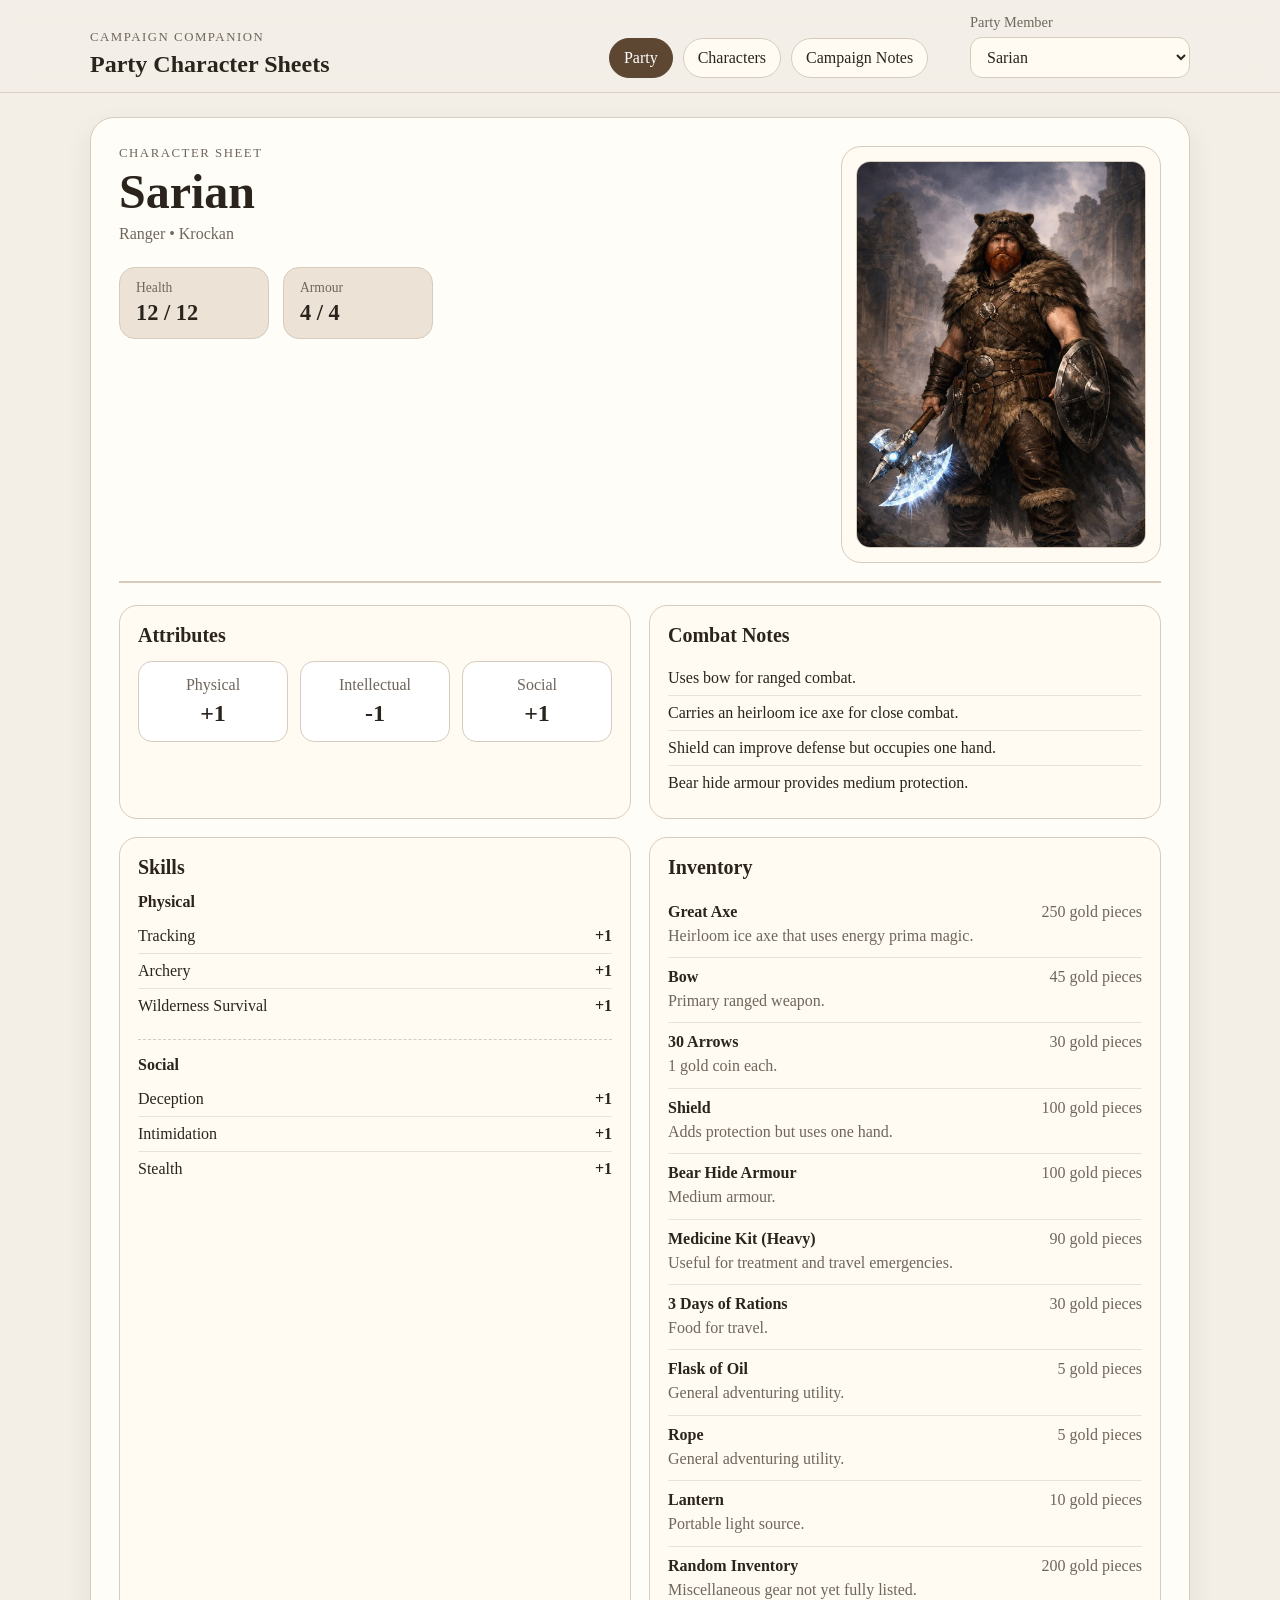
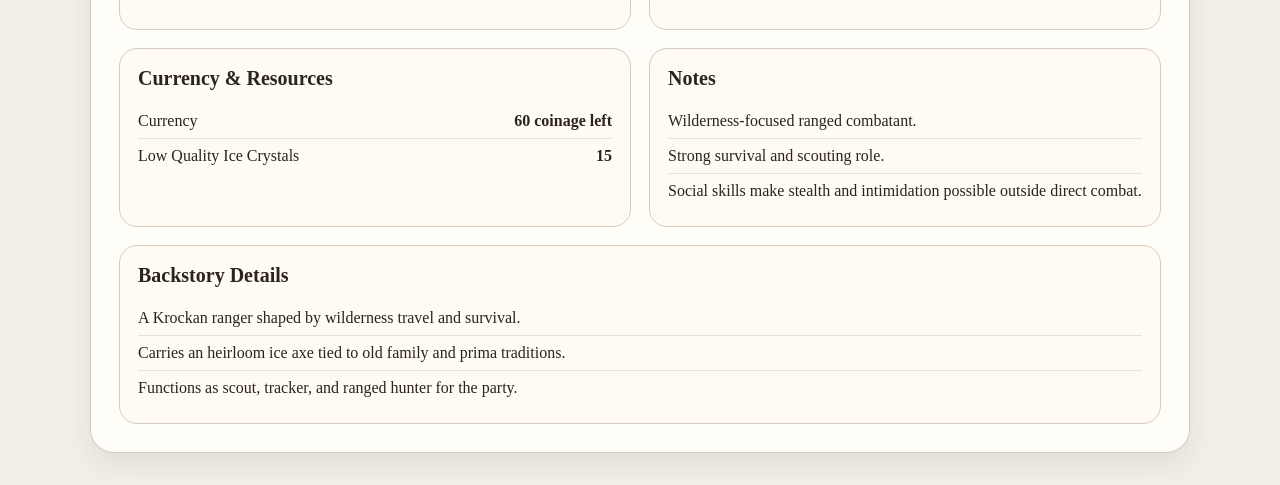
==== index.html @ e25d06cb "updated name to index" ====
<!DOCTYPE html>
<html lang="en">
<head>
  <meta charset="UTF-8" />
  <meta name="viewport" content="width=device-width, initial-scale=1.0" />
  <title>Party Characters</title>
  <link rel="stylesheet" href="styles.css" />
  <script defer src="app.js"></script>
</head>
<body data-page="party">
  <header class="app-header">
    <div class="app-header-inner">
      <div class="brand-block">
        <p class="eyebrow">Campaign Companion</p>
        <h1 class="app-title">Party Character Sheets</h1>
      </div>

      <nav class="top-nav" aria-label="Primary">
        <a class="nav-link" data-nav="party" href="index.html">Party</a>
        <a class="nav-link" data-nav="characters" href="characters.html">Characters</a>
        <a class="nav-link" data-nav="campaign" href="campaign-notes.html">Campaign Notes</a>
      </nav>

      
<div class="selector-block">
  <label for="characterSelect">Party Member</label>
  <select id="characterSelect"></select>
</div>

    </div>
  </header>

  <main class="page">
    <section id="appError" class="error-wrap" hidden></section>
    
<section class="sheet" id="sheet">
  <header class="sheet-header">
    <div class="title-column">
      <div>
        <p class="eyebrow">Character Sheet</p>
        <h2 id="name">Loading...</h2>
        <p class="subtitle">
          <span id="role"></span>
          <span id="raceWrap" class="muted"></span>
        </p>
      </div>

      <div class="vitals-row">
        <div class="vital-card">
          <span class="vital-label">Health</span>
          <strong id="health">—</strong>
        </div>
        <div class="vital-card">
          <span class="vital-label">Armour</span>
          <strong id="armour">—</strong>
        </div>
      </div>
    </div>

    <aside class="portrait-card">
      <img id="portrait" src="images/stub-portrait.svg" alt="Character portrait" />
    </aside>
  </header>

  <section class="grid two-up">
    <article class="card" data-section="attributes">
      <h3>Attributes</h3>
      <div class="attribute-grid" id="attributeCards"></div>
    </article>

    <article class="card" data-section="combatNotes">
      <h3>Combat Notes</h3>
      <div class="list-block" id="combatNotes"></div>
    </article>
  </section>

  <section class="grid two-up">
    <article class="card" data-section="skills">
      <h3>Skills</h3>
      <div id="skills"></div>
    </article>

    <article class="card" data-section="inventory">
      <h3>Inventory</h3>
      <div id="inventory"></div>
    </article>
  </section>

  <section class="grid two-up">
    <article class="card" data-section="resources">
      <h3>Currency & Resources</h3>
      <div id="resources"></div>
    </article>

    <article class="card" data-section="notes">
      <h3>Notes</h3>
      <div class="list-block" id="notes"></div>
    </article>
  </section>

  <section class="grid">
    <article class="card" data-section="backstory">
      <h3>Backstory Details</h3>
      <div class="list-block" id="backstory"></div>
    </article>
  </section>
</section>

  </main>
</body>
</html>
---- styles.css ----
* {
  box-sizing: border-box;
}

:root {
  --bg: #f3efe7;
  --paper: #fffdf8;
  --ink: #2a241d;
  --muted: #6f665c;
  --line: #d6cbbd;
  --accent: #5d4733;
  --accent-soft: #ece3d6;
  --surface: #fffaf2;
  --shadow: 0 12px 28px rgba(42, 36, 29, 0.08);
  --radius: 18px;
}

html, body {
  margin: 0;
  padding: 0;
  background: var(--bg);
  color: var(--ink);
  font-family: Georgia, "Times New Roman", serif;
}

body {
  padding: 0 16px 32px;
}

.app-header {
  position: sticky;
  top: 0;
  z-index: 20;
  background: rgba(243, 239, 231, 0.94);
  backdrop-filter: blur(12px);
  border-bottom: 1px solid rgba(214, 203, 189, 0.85);
  margin: 0 -16px 24px;
  padding: 14px 16px;
}

.app-header-inner {
  max-width: 1100px;
  margin: 0 auto;
  display: grid;
  grid-template-columns: 1.3fr 1fr 220px;
  gap: 18px;
  align-items: end;
}

.app-title {
  margin: 0;
  font-size: 1.5rem;
}

.top-nav {
  display: flex;
  gap: 10px;
  flex-wrap: wrap;
  justify-content: center;
}

.nav-link {
  color: var(--ink);
  text-decoration: none;
  border: 1px solid var(--line);
  background: var(--surface);
  border-radius: 999px;
  padding: 10px 14px;
}

.nav-link.active {
  background: var(--accent);
  color: white;
  border-color: var(--accent);
}

.selector-block {
  display: flex;
  flex-direction: column;
  gap: 6px;
}

.selector-block label {
  color: var(--muted);
  font-size: 0.9rem;
}

.selector-block select {
  border: 1px solid var(--line);
  border-radius: 12px;
  background: var(--surface);
  color: var(--ink);
  padding: 10px 12px;
  font: inherit;
}

.page {
  max-width: 1100px;
  margin: 0 auto;
}

.sheet {
  background: var(--paper);
  border: 1px solid var(--line);
  border-radius: 24px;
  padding: 28px;
  box-shadow: var(--shadow);
}

.sheet-header {
  display: grid;
  grid-template-columns: 1.4fr 320px;
  gap: 24px;
  align-items: start;
  padding-bottom: 18px;
  margin-bottom: 22px;
  border-bottom: 2px solid var(--line);
}

.title-column h2 {
  margin: 0;
  font-size: clamp(2rem, 4vw, 3rem);
  line-height: 1.05;
}

.eyebrow {
  margin: 0 0 6px;
  text-transform: uppercase;
  letter-spacing: 0.12em;
  color: var(--muted);
  font-size: 0.8rem;
}

.subtitle {
  margin: 8px 0 0;
  color: var(--muted);
  font-size: 1rem;
}

.vitals-row {
  display: flex;
  gap: 14px;
  flex-wrap: wrap;
  margin-top: 24px;
}

.vital-card {
  min-width: 150px;
  border: 1px solid var(--line);
  background: var(--accent-soft);
  border-radius: 16px;
  padding: 12px 16px;
}

.vital-label {
  display: block;
  color: var(--muted);
  font-size: 0.85rem;
  margin-bottom: 4px;
}

.vital-card strong {
  font-size: 1.4rem;
}

.portrait-card {
  background: var(--surface);
  border: 1px solid var(--line);
  border-radius: 20px;
  padding: 14px;
}

.portrait-card img {
  display: block;
  width: 100%;
  aspect-ratio: 3 / 4;
  object-fit: cover;
  border-radius: 14px;
  border: 1px solid var(--line);
  background: #eadfcf;
}

.grid {
  display: grid;
  gap: 18px;
  margin-top: 18px;
}

.two-up {
  grid-template-columns: repeat(2, minmax(0, 1fr));
}

.card {
  background: var(--surface);
  border: 1px solid var(--line);
  border-radius: var(--radius);
  padding: 18px;
}

.card h3 {
  margin-top: 0;
  margin-bottom: 14px;
  font-size: 1.25rem;
}

.card h4 {
  margin: 0 0 8px;
  font-size: 1rem;
}

.attribute-grid {
  display: grid;
  grid-template-columns: repeat(3, minmax(0, 1fr));
  gap: 12px;
}

.attribute-card {
  padding: 14px;
  border: 1px solid var(--line);
  border-radius: 14px;
  background: white;
  text-align: center;
}

.attribute-card span {
  display: block;
  color: var(--muted);
  margin-bottom: 6px;
}

.attribute-card strong {
  font-size: 1.5rem;
}

.skill-group + .skill-group {
  margin-top: 16px;
  padding-top: 16px;
  border-top: 1px dashed var(--line);
}

.clean-list,
.inventory-list {
  list-style: none;
  padding: 0;
  margin: 0;
}

.clean-list li,
.inventory-list li {
  display: flex;
  justify-content: space-between;
  gap: 12px;
  padding: 8px 0;
  border-bottom: 1px solid rgba(214, 203, 189, 0.5);
}

.clean-list li:last-child,
.inventory-list li:last-child {
  border-bottom: none;
}

.clean-list.stacked li {
  justify-content: flex-start;
}

.inventory-list li {
  display: block;
  padding: 10px 0;
}

.inventory-top {
  display: flex;
  justify-content: space-between;
  gap: 12px;
  margin-bottom: 4px;
}

.item-cost {
  color: var(--muted);
  white-space: nowrap;
}

.inventory-list p {
  margin: 0;
  color: var(--muted);
  line-height: 1.4;
}

.muted {
  color: var(--muted);
}

.error-wrap {
  margin-bottom: 18px;
}

.page-intro {
  margin-bottom: 18px;
}

.page-intro h2 {
  margin: 0 0 8px;
  font-size: 2rem;
}

.cards-stack {
  display: grid;
  gap: 18px;
}

[hidden] {
  display: none !important;
}

@media (max-width: 980px) {
  .app-header-inner {
    grid-template-columns: 1fr;
    align-items: start;
  }

  .top-nav {
    justify-content: flex-start;
  }

  .sheet-header {
    grid-template-columns: 1fr;
  }
}

@media (max-width: 760px) {
  .two-up,
  .attribute-grid {
    grid-template-columns: 1fr;
  }
}

@media print {
  body {
    background: white;
    padding: 0;
  }

  .app-header {
    position: static;
    backdrop-filter: none;
    background: white;
    border-bottom: none;
    margin: 0 0 18px;
    padding: 0;
  }

  .sheet {
    box-shadow: none;
    border: none;
    border-radius: 0;
    padding: 0;
  }

  .card {
    break-inside: avoid;
  }
}
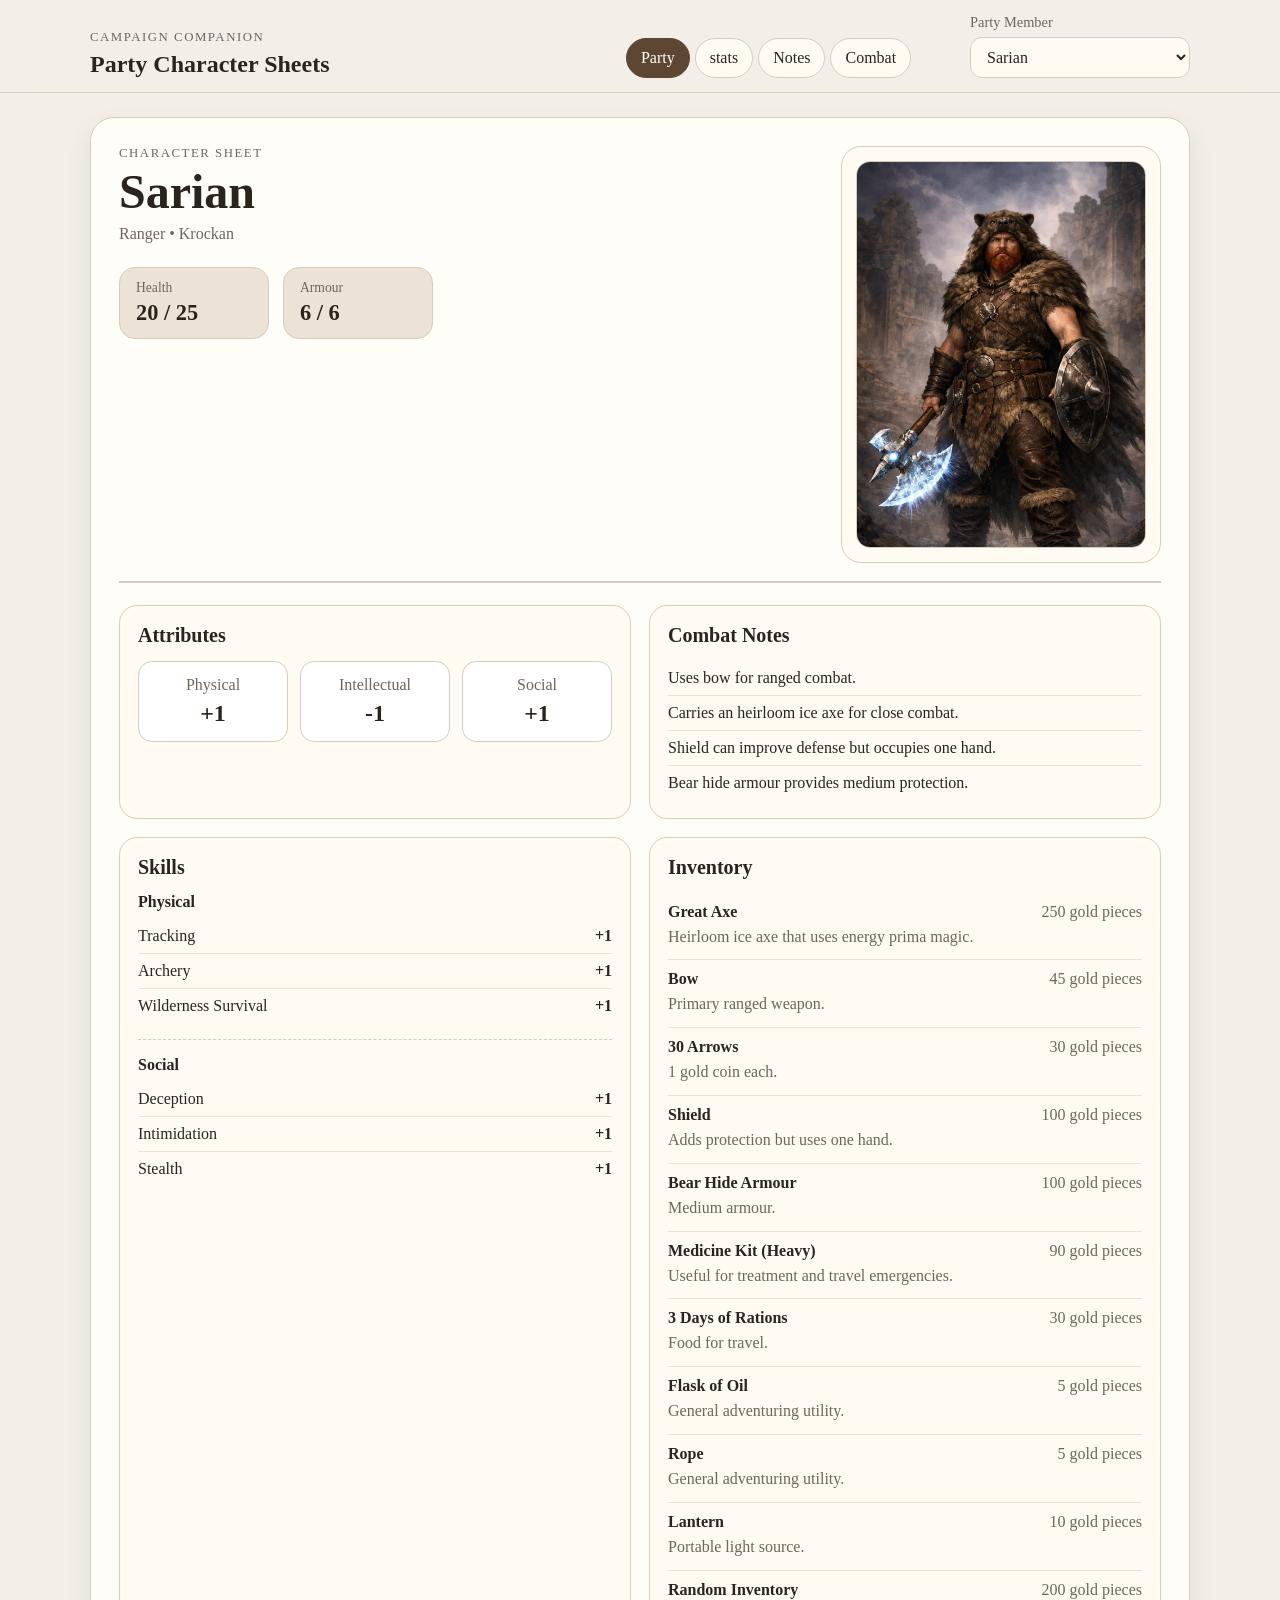
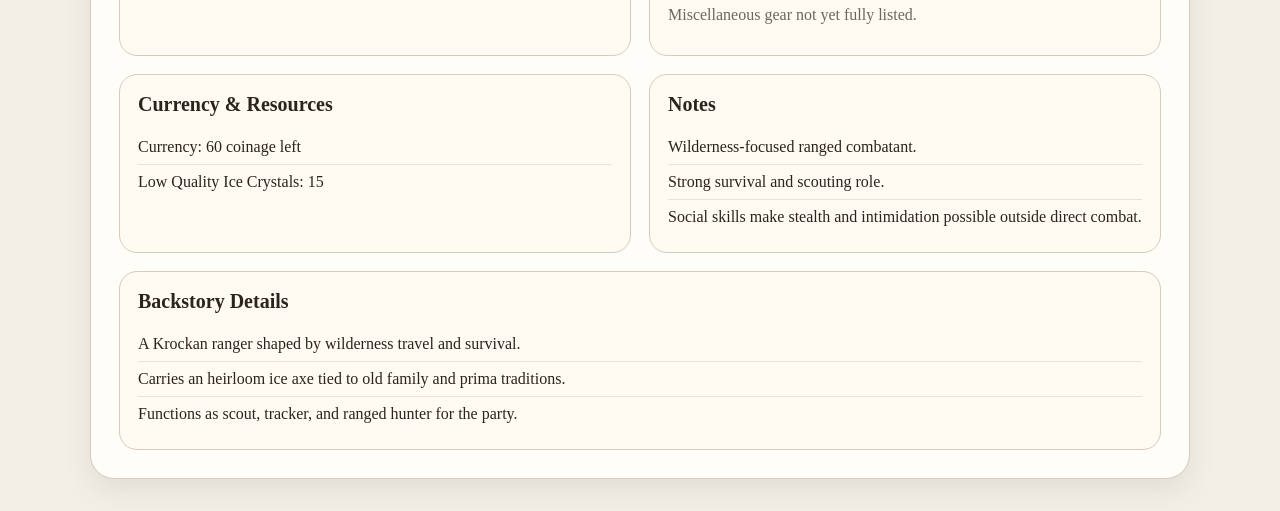
==== commit 369fa9dc: "added combat page" ====
--- a/index.html
+++ b/index.html
@@ -17,8 +17,9 @@
 
       <nav class="top-nav" aria-label="Primary">
         <a class="nav-link" data-nav="party" href="index.html">Party</a>
-        <a class="nav-link" data-nav="characters" href="characters.html">Characters</a>
-        <a class="nav-link" data-nav="campaign" href="campaign-notes.html">Campaign Notes</a>
+        <a class="nav-link" data-nav="characters" href="characters.html">stats</a>
+        <a class="nav-link" data-nav="campaign" href="campaign-notes.html">Notes</a>
+        <a class="nav-link" data-nav="combat" href="combat-rules.html">Combat</a>
       </nav>
 
       
--- a/styles.css
+++ b/styles.css
@@ -54,7 +54,7 @@
 
 .top-nav {
   display: flex;
-  gap: 10px;
+  gap: 5px;
   flex-wrap: wrap;
   justify-content: center;
 }
@@ -360,3 +360,58 @@
     break-inside: avoid;
   }
 }
+
+
+.quick-flow-card {
+  padding: 22px;
+}
+
+.flow-steps {
+  display: grid;
+  gap: 14px;
+}
+
+.flow-step {
+  display: grid;
+  grid-template-columns: 48px 1fr;
+  gap: 14px;
+  align-items: start;
+  padding: 12px 0;
+  border-bottom: 1px solid rgba(214, 203, 189, 0.5);
+}
+
+.flow-step:last-child {
+  border-bottom: none;
+  padding-bottom: 0;
+}
+
+.step-number {
+  display: inline-grid;
+  place-items: center;
+  width: 40px;
+  height: 40px;
+  border-radius: 999px;
+  background: var(--accent);
+  color: white;
+  font-weight: 700;
+}
+
+.flow-step p,
+.example-box p,
+.card p {
+  margin-bottom: 0;
+  line-height: 1.55;
+}
+
+.example-box {
+  margin-top: 14px;
+  padding: 14px;
+  border: 1px solid var(--line);
+  border-radius: 14px;
+  background: #fff;
+}
+
+.example-box strong {
+  display: block;
+  margin-bottom: 6px;
+}
